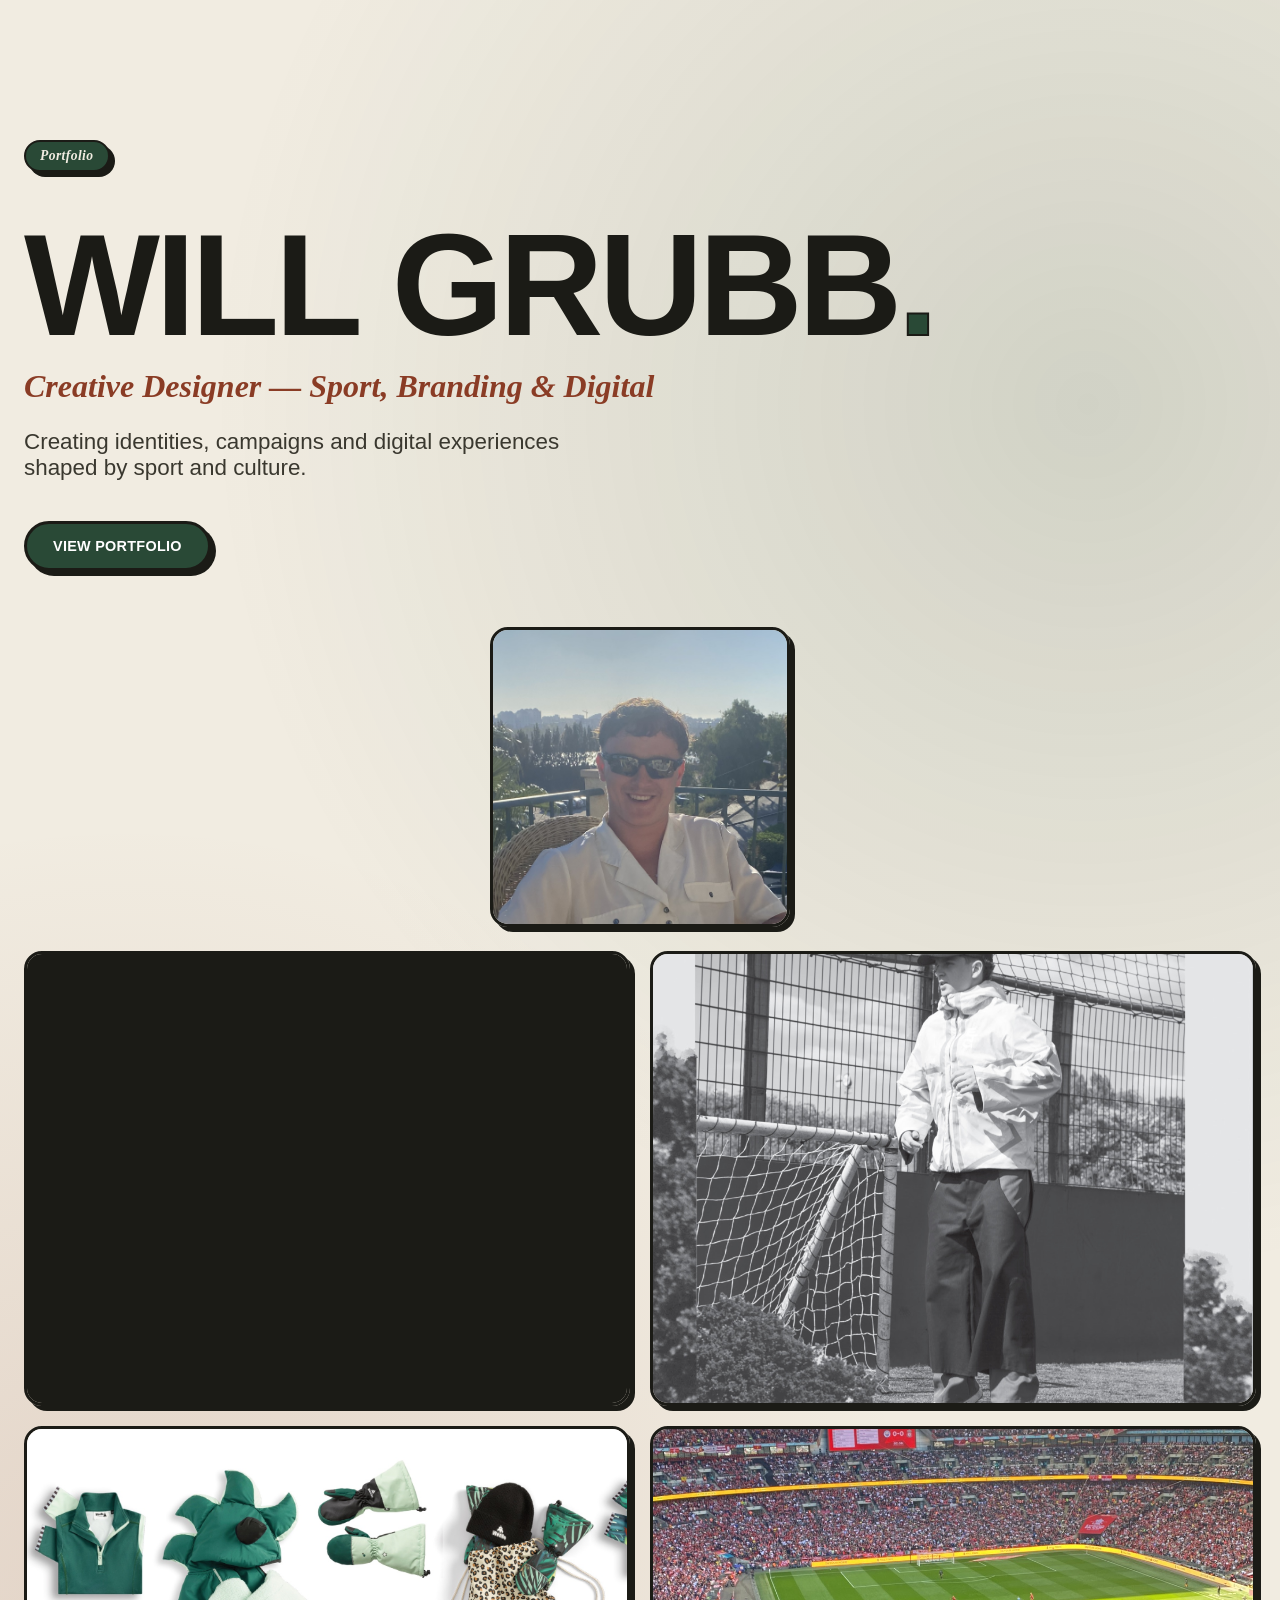
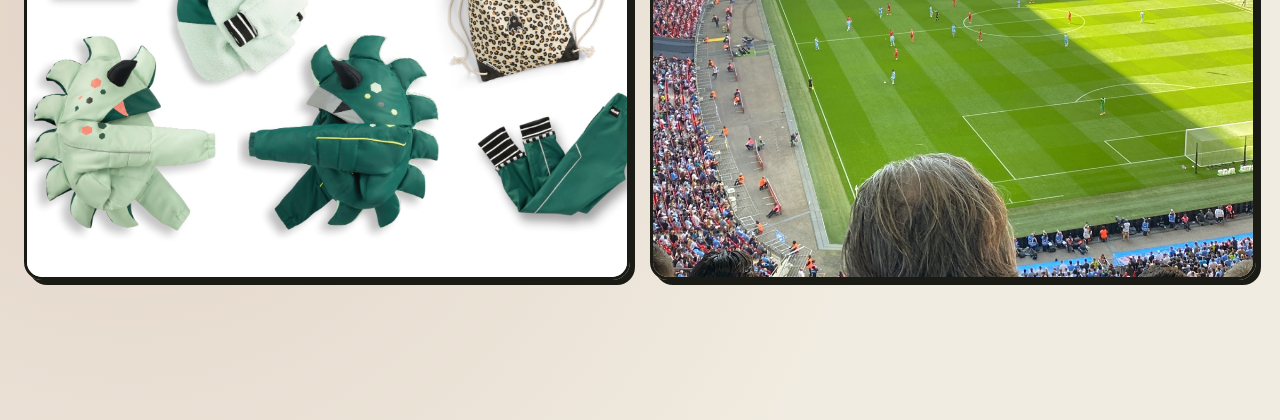
==== index.html @ 02b42c4e "pp redo" ====
<!DOCTYPE html>
<html lang="en">
<head>
<meta charset="UTF-8">
<meta name="viewport" content="width=device-width, initial-scale=1.0">
<title>Will Grubb — Creative Designer | Sport, Branding &amp; Storytelling</title>
<meta name="description" content="Will Grubb is a creative designer specialising in sports branding, visual storytelling and presentation design.">
<link rel="stylesheet" href="css/style.css">
</head>
<body>

<section class="splash">
  <div class="container splash-inner">
    <div class="splash-text">
      <span class="hero-tag">Portfolio</span>
      <h1 class="splash-name">Will Grubb<span>.</span></h1>
      <p class="splash-title">Creative Designer — Sport, Branding &amp; Digital</p>
      <p class="splash-tagline">Creating identities, campaigns and digital experiences shaped by sport and culture.</p>

      <div class="btn-row splash-cta">
        <a class="btn btn-primary" href="work.html">View Portfolio</a>
      </div>
    </div>

    <div class="splash-right">
      <img class="profile-pic" src="images/will-grubb-profile.jpg" alt="Portrait of Will Grubb">

      <div class="splash-thumbs" aria-label="Projects">
        <a class="splash-thumb" href="work.html#greenmile">
          <video src="videos/greenmile-find-your-line.mp4" autoplay muted loop playsinline></video>
          <span class="splash-thumb-label">Green Mile</span>
        </a>
        <a class="splash-thumb" href="work.html#playmakers">
          <img src="images/playmakers-gallery-1.jpg" alt="">
          <span class="splash-thumb-label">Playmakers</span>
        </a>
        <a class="splash-thumb" href="work.html#weedo">
          <img src="images/weedo-gallery-1.jpg" alt="">
          <span class="splash-thumb-label">Weedo</span>
        </a>
        <a class="splash-thumb" href="work.html#footballfandom">
          <img src="images/footballfandom-hero.jpg" alt="">
          <span class="splash-thumb-label">Football Fandom</span>
        </a>
      </div>
    </div>
  </div>
</section>

</body>
</html>
---- css/style.css ----
/* ===== Will Grubb — Fashion & Apparel Design Portfolio ===== */

:root {
  --ink: #1b1b16;
  --paper: #f1ece1;
  --white: #ffffff;
  --orange: #294936;
  --yellow: #b3924c;
  --blue: #8a3c25;
  --green: #294936;
  --gray: #6f6a5e;
  --ink-soft: #3a382f;
  --line: #1b1b16;
  --radius: 18px;
  --shadow-hard: 8px 8px 0 var(--ink);
  --shadow-hard-sm: 5px 5px 0 var(--ink);
}

* { box-sizing: border-box; }

html { scroll-behavior: smooth; }

body {
  margin: 0;
  font-family: "Helvetica Neue", Arial, sans-serif;
  background: var(--paper);
  color: var(--ink);
  -webkit-font-smoothing: antialiased;
}

a { color: inherit; text-decoration: none; }

img { max-width: 100%; display: block; }

.container {
  width: 100%;
  max-width: 1100px;
  margin: 0 auto;
  padding: 0 24px;
}

/* ===== Header / Nav ===== */

.site-header {
  position: sticky;
  top: 0;
  z-index: 50;
  background: var(--paper);
  border-bottom: 3px solid var(--ink);
}

.nav {
  display: flex;
  align-items: center;
  justify-content: space-between;
  padding: 18px 24px;
  max-width: 1100px;
  margin: 0 auto;
}

.logo {
  font-size: 1.5rem;
  font-weight: 900;
  letter-spacing: -0.02em;
  text-transform: uppercase;
  display: flex;
  align-items: center;
  gap: 10px;
}

.logo .dot {
  width: 14px;
  height: 14px;
  background: var(--orange);
  border-radius: 50%;
  border: 2px solid var(--ink);
  display: inline-block;
}

.nav-links {
  display: flex;
  gap: 6px;
  list-style: none;
  margin: 0;
  padding: 0;
}

.nav-links a {
  display: inline-block;
  padding: 8px 16px;
  font-weight: 700;
  text-transform: uppercase;
  font-size: 0.85rem;
  letter-spacing: 0.03em;
  border: 2px solid transparent;
  border-radius: 999px;
  transition: all 0.15s ease;
}

.nav-links a:hover {
  border-color: var(--ink);
  background: var(--yellow);
}

.nav-links a.active {
  background: var(--ink);
  color: var(--paper);
}

.nav-toggle {
  display: none;
  background: none;
  border: 2px solid var(--ink);
  border-radius: 10px;
  padding: 8px 10px;
  font-size: 1.2rem;
  cursor: pointer;
}

/* ===== Hero ===== */

.hero {
  padding: 90px 0 70px;
  position: relative;
  overflow: hidden;
  border-bottom: 3px solid var(--ink);
  background:
    radial-gradient(circle at 85% 20%, rgba(41,73,54,0.16), transparent 45%),
    radial-gradient(circle at 10% 80%, rgba(138,60,37,0.14), transparent 40%);
}

.hero-tag {
  display: inline-block;
  background: var(--green);
  color: var(--paper);
  border: 2px solid var(--ink);
  padding: 6px 14px;
  border-radius: 999px;
  font-family: Georgia, "Times New Roman", serif;
  font-style: italic;
  font-weight: 700;
  font-size: 0.85rem;
  letter-spacing: 0.03em;
  margin-bottom: 24px;
  box-shadow: var(--shadow-hard-sm);
}

.hero h1 {
  font-size: clamp(2.6rem, 7vw, 5rem);
  line-height: 0.98;
  margin: 0 0 20px;
  font-weight: 900;
  letter-spacing: -0.03em;
  text-transform: uppercase;
}

.hero h1 span {
  color: var(--orange);
  -webkit-text-stroke: 2px var(--ink);
}

.hero p {
  font-size: 1.15rem;
  max-width: 560px;
  color: var(--ink-soft);
  margin-bottom: 36px;
}

.btn-row {
  display: flex;
  gap: 16px;
  flex-wrap: wrap;
}

/* ===== Splash (opening page) ===== */

.splash {
  min-height: 100vh;
  display: flex;
  align-items: center;
  position: relative;
  overflow: hidden;
  background:
    radial-gradient(circle at 85% 20%, rgba(41,73,54,0.16), transparent 45%),
    radial-gradient(circle at 10% 80%, rgba(138,60,37,0.14), transparent 40%);
}

.splash-inner {
  display: flex;
  align-items: center;
  justify-content: space-between;
  gap: 56px;
  flex-wrap: wrap;
  max-width: 1800px;
  padding: 60px 24px;
}

.splash-text {
  flex: 1 1 480px;
}

.splash-right {
  display: flex;
  flex-direction: column;
  align-items: center;
  gap: 24px;
  flex: 0 1 1600px;
}

.profile-pic {
  width: min(300px, 30vw);
  aspect-ratio: 1 / 1;
  object-fit: cover;
  border: 3px solid var(--ink);
  border-radius: var(--radius);
  box-shadow: var(--shadow-hard-sm);
  transition: transform 0.15s ease, box-shadow 0.15s ease;
}

.profile-pic:hover {
  transform: translate(-2px, -2px);
  box-shadow: 7px 7px 0 var(--ink);
}

.splash-name {
  font-size: clamp(4rem, 12vw, 9rem);
  line-height: 0.92;
  margin: 24px 0 16px;
  font-weight: 900;
  letter-spacing: -0.03em;
  text-transform: uppercase;
}

.splash-name span {
  color: var(--orange);
  -webkit-text-stroke: 2px var(--ink);
}

.splash-title {
  font-family: Georgia, "Times New Roman", serif;
  font-style: italic;
  font-weight: 700;
  font-size: clamp(1.4rem, 3vw, 2rem);
  color: var(--blue);
  margin: 0 0 24px;
}

.splash-tagline {
  font-size: clamp(1.15rem, 2vw, 1.4rem);
  color: var(--ink-soft);
  max-width: 560px;
  margin: 0 0 40px;
}

.splash-cta {
  margin-bottom: 0;
}

.splash-thumbs {
  display: grid;
  grid-template-columns: repeat(4, minmax(0, 1fr));
  gap: 20px;
  width: min(1600px, 100%);
  margin: 0 auto;
}

.splash-thumb:nth-child(1) { grid-column: 1 / span 2; }
.splash-thumb:nth-child(2) { grid-column: 3 / span 2; }
.splash-thumb:nth-child(3) { grid-column: 1 / span 2; }
.splash-thumb:nth-child(4) { grid-column: 3 / span 2; }

.splash-thumb {
  position: relative;
  display: block;
  width: 100%;
  aspect-ratio: 4 / 3;
  border: 3px solid var(--ink);
  border-radius: var(--radius);
  overflow: hidden;
  box-shadow: var(--shadow-hard-sm);
  transition: transform 0.15s ease, box-shadow 0.15s ease;
}

.splash-thumb:hover,
.splash-thumb:focus-visible {
  transform: translate(-2px, -2px);
  box-shadow: 7px 7px 0 var(--ink);
}

.splash-thumb img {
  width: 100%;
  height: 100%;
  object-fit: cover;
}

.splash-thumb video {
  width: 100%;
  height: 100%;
  object-fit: contain;
  background: var(--ink);
}

.splash-thumb-label {
  position: absolute;
  inset: 0;
  display: flex;
  align-items: center;
  justify-content: center;
  text-align: center;
  padding: 8px;
  background: rgba(27, 27, 22, 0.8);
  color: var(--paper);
  font-weight: 800;
  text-transform: uppercase;
  letter-spacing: 0.02em;
  font-size: 0.95rem;
  opacity: 0;
  transition: opacity 0.15s ease;
}

.splash-thumb:hover .splash-thumb-label,
.splash-thumb:focus-visible .splash-thumb-label {
  opacity: 1;
}

.btn {
  display: inline-flex;
  align-items: center;
  gap: 8px;
  padding: 14px 26px;
  border-radius: 999px;
  border: 3px solid var(--ink);
  font-weight: 800;
  text-transform: uppercase;
  font-size: 0.9rem;
  letter-spacing: 0.02em;
  cursor: pointer;
  box-shadow: var(--shadow-hard-sm);
  transition: transform 0.12s ease, box-shadow 0.12s ease;
}

.btn:hover {
  transform: translate(-2px, -2px);
  box-shadow: 7px 7px 0 var(--ink);
}

.btn:active {
  transform: translate(2px, 2px);
  box-shadow: 2px 2px 0 var(--ink);
}

.btn-primary { background: var(--orange); color: var(--white); }

/* ===== Section basics ===== */

section { padding: 80px 0; }

.section-alt { background: var(--white); border-top: 3px solid var(--ink); border-bottom: 3px solid var(--ink); }

.kicker {
  font-family: Georgia, "Times New Roman", serif;
  font-style: italic;
  font-weight: 700;
  letter-spacing: 0.02em;
  font-size: 1rem;
  color: var(--blue);
  margin-bottom: 10px;
}

.section-title {
  font-size: clamp(1.8rem, 4vw, 2.8rem);
  font-weight: 900;
  text-transform: uppercase;
  letter-spacing: -0.02em;
  margin: 0 0 40px;
}

/* ===== Project blocks (parallax) ===== */

.project-block {
  padding: 0 0 70px;
}

.project-block .container {
  padding-top: 44px;
}

.project-intro {
  max-width: 700px;
  color: var(--ink-soft);
  font-size: 1.05rem;
  margin: 0 0 32px;
}

/* ===== Challenge / Solution / Outcome triptych ===== */

.about-details {
  margin: 0 0 32px;
}

.about-toggle {
  cursor: pointer;
  list-style: none;
  width: fit-content;
  user-select: none;
}

.about-toggle::-webkit-details-marker { display: none; }
.about-toggle::marker { content: ""; }

.about-toggle::after {
  content: "+";
  margin-left: 2px;
  font-weight: 900;
}

.about-details[open] .about-toggle {
  margin-bottom: 20px;
}

.about-details[open] .about-toggle::after {
  content: "\2013";
}

.about-details .challenge-grid {
  margin: 0;
}

.challenge-grid {
  display: grid;
  grid-template-columns: repeat(3, 1fr);
  gap: 20px;
  margin: 0 0 32px;
}

.challenge-item {
  background: var(--white);
  border: 3px solid var(--ink);
  border-top: 7px solid var(--ink);
  border-radius: var(--radius);
  box-shadow: var(--shadow-hard-sm);
  padding: 22px 20px;
}

.challenge-item.challenge-challenge { border-top-color: var(--blue); }
.challenge-item.challenge-solution { border-top-color: var(--yellow); }
.challenge-item.challenge-outcome { border-top-color: var(--green); }

.challenge-label {
  font-family: Georgia, "Times New Roman", serif;
  font-style: italic;
  font-weight: 700;
  text-transform: uppercase;
  letter-spacing: 0.03em;
  font-size: 0.85rem;
  color: var(--ink);
  margin: 0 0 10px;
}

.challenge-item p {
  margin: 0;
  color: var(--ink-soft);
  font-size: 0.98rem;
  line-height: 1.5;
}

.challenge-item p + p {
  margin-top: 10px;
}

@media (max-width: 640px) {
  .challenge-grid { grid-template-columns: 1fr; }
}

.parallax-frame {
  position: relative;
  overflow: hidden;
  height: 60vh;
  max-width: 1100px;
  margin: 0 auto 18px;
  border: 3px solid var(--ink);
  border-radius: var(--radius);
  box-shadow: var(--shadow-hard);
  background: var(--white);
}

.parallax-frame img {
  position: absolute;
  top: -12%;
  left: 0;
  width: 100%;
  height: 124%;
  object-fit: cover;
  object-position: top center;
  will-change: transform;
}

.parallax-frame-wide {
  max-width: none;
  width: 100%;
  height: 72vh;
  margin: 0 0 0;
  border-left: none;
  border-right: none;
  border-radius: 0;
  box-shadow: none;
}

.parallax-frame-compact {
  width: 340px;
  max-width: 80%;
  height: auto;
  aspect-ratio: 165 / 189;
  margin: 48px auto 0;
  background: var(--white);
  padding: 18px;
}

.parallax-frame-compact img {
  position: static;
  width: 100%;
  height: 100%;
  object-fit: contain;
  object-position: center;
}

/* ===== Horizontal image gallery (within a single project section) ===== */

.gallery-frame { position: relative; overflow: hidden; }

.gallery-track {
  display: flex;
  height: 100%;
  overflow-x: auto;
  overflow-y: hidden;
  -webkit-overflow-scrolling: touch;
}

.gallery-track img,
.gallery-track video {
  position: static;
  flex: none;
  width: auto;
  max-width: none;
  height: 100%;
  object-fit: cover;
  object-position: center;
}

.gallery-slide {
  flex: none;
  width: auto;
  height: 100%;
  display: flex;
  align-items: center;
  justify-content: center;
  background: var(--paper);
}

.gallery-track-clone {
  display: flex;
  flex: none;
  height: 100%;
}

.gallery-track .gallery-slide img,
.gallery-track .gallery-slide video {
  flex: none;
  width: auto;
  max-width: none;
  height: 100%;
  object-fit: contain;
}

.gallery-track::-webkit-scrollbar { height: 8px; }
.gallery-track::-webkit-scrollbar-track { background: rgba(0,0,0,0.08); }
.gallery-track::-webkit-scrollbar-thumb { background: var(--ink); border-radius: 999px; }

.gallery-hint {
  position: absolute;
  right: 20px;
  bottom: 20px;
  background: var(--ink);
  color: var(--paper);
  font-weight: 800;
  text-transform: uppercase;
  font-size: 0.75rem;
  letter-spacing: 0.03em;
  padding: 6px 14px;
  border-radius: 999px;
  pointer-events: none;
}

.pdf-links {
  display: flex;
  gap: 14px;
  flex-wrap: wrap;
  margin-top: 8px;
}

.btn-outline {
  background: transparent;
  color: var(--ink);
}

@media (max-width: 640px) {
  .parallax-frame { height: 46vh; }
  .parallax-frame-wide { height: 42vh; }
}

/* ===== Contact page ===== */

.contact-info-card {
  background: var(--ink);
  color: var(--paper);
  border-radius: var(--radius);
  padding: 36px;
  border: 3px solid var(--ink);
}

.contact-info-card h3 {
  text-transform: uppercase;
  font-weight: 900;
  font-size: 1.3rem;
  margin-top: 0;
}

.contact-row {
  display: flex;
  align-items: center;
  gap: 14px;
  padding: 14px 0;
  border-bottom: 1px solid rgba(241,236,225,0.25);
}

.contact-row:last-child { border-bottom: none; }

.contact-row .icon {
  width: 40px;
  height: 40px;
  border-radius: 50%;
  background: var(--orange);
  display: flex;
  align-items: center;
  justify-content: center;
  font-weight: 900;
  flex-shrink: 0;
}

.social-row {
  display: flex;
  gap: 12px;
  margin-top: 24px;
}

.social-row a {
  width: 44px;
  height: 44px;
  border: 2px solid var(--paper);
  border-radius: 50%;
  display: flex;
  align-items: center;
  justify-content: center;
  font-weight: 800;
  transition: background 0.15s ease;
}

.social-row a:hover { background: var(--orange); border-color: var(--ink); }

/* ===== Footer ===== */

.site-footer {
  border-top: 3px solid var(--ink);
  padding: 40px 0;
  background: var(--ink);
  color: var(--paper);
}

.footer-inner {
  display: flex;
  justify-content: space-between;
  align-items: center;
  flex-wrap: wrap;
  gap: 16px;
}

.footer-inner p { margin: 0; font-size: 0.9rem; opacity: 0.8; }

.back-to-top {
  border: 2px solid var(--paper);
  border-radius: 999px;
  padding: 8px 18px;
  font-weight: 800;
  text-transform: uppercase;
  font-size: 0.8rem;
}

/* ===== Booklet flipbook viewer ===== */

.booklet-modal {
  position: fixed;
  inset: 0;
  z-index: 300;
  background: rgba(20, 19, 15, 0.94);
  display: none;
  align-items: center;
  justify-content: center;
  padding: 40px 20px;
}

.booklet-modal.open { display: flex; }

.booklet-stage {
  position: relative;
  height: min(72vh, 760px);
  width: auto;
  /* Fallback until JS measures the first loaded page and sets the real
     spread ratio inline — avoids a 0-size flash, kept close to a typical
     A4-ish spread so the box doesn't jump much once corrected. */
  aspect-ratio: 1846 / 1310;
  perspective: 2200px;
}

.leaf-under,
.flip-leaf {
  position: absolute;
  top: 0;
  width: 50%;
  height: 100%;
}

.leaf-under-left, .flip-leaf-left { left: 0; }
.leaf-under-right, .flip-leaf-right { right: 0; }

.leaf-under {
  z-index: 1;
  background: var(--white);
  overflow: hidden;
  box-shadow: 0 25px 70px rgba(0,0,0,0.4);
  border-radius: 4px;
}

.leaf-under img {
  width: 100%;
  height: 100%;
  object-fit: contain;
  display: block;
  background: var(--white);
  pointer-events: none;
}

.flip-face img,
.leaf-under img {
  opacity: 0;
  transition: opacity 0.18s ease;
}

.flip-face img.is-ready,
.leaf-under img.is-ready {
  opacity: 1;
}

.flip-leaf {
  z-index: 2;
  transform-style: preserve-3d;
  will-change: transform;
  transition: transform 0.55s cubic-bezier(0.3, 0, 0.2, 1);
  cursor: pointer;
}

.flip-leaf.no-transition { transition: none; }

.flip-leaf-left { transform-origin: right center; }
.flip-leaf-right { transform-origin: left center; }

.flip-leaf.flipping { z-index: 6; }

.flip-face {
  position: absolute;
  inset: 0;
  backface-visibility: hidden;
  overflow: hidden;
  background: var(--white);
  border-radius: 4px;
  box-shadow: 0 25px 70px rgba(0,0,0,0.55);
}

.flip-face img {
  width: 100%;
  height: 100%;
  object-fit: contain;
  display: block;
  background: var(--white);
  pointer-events: none;
}

.flip-front { transform: rotateY(0deg); }
.flip-back { transform: rotateY(180deg); }

.flip-leaf::before {
  content: "";
  position: absolute;
  inset: 0;
  z-index: 10;
  pointer-events: none;
  opacity: 0;
  background: rgba(0,0,0,0.45);
}

.flip-leaf.flipping::before {
  animation: bookletShade 0.55s ease-in-out;
}

@keyframes bookletShade {
  0% { opacity: 0; }
  55% { opacity: 1; }
  100% { opacity: 0; }
}

.booklet-gutter {
  position: absolute;
  top: 0;
  left: 50%;
  width: 30px;
  margin-left: -15px;
  height: 100%;
  z-index: 3;
  pointer-events: none;
  background: linear-gradient(to right, rgba(0,0,0,0.2), transparent 45%, transparent 55%, rgba(0,0,0,0.2));
}

.leaf-hidden { visibility: hidden; }

.booklet-nav {
  position: absolute;
  top: 50%;
  transform: translateY(-50%);
  background: var(--paper);
  color: var(--ink);
  border: 3px solid var(--paper);
  width: 52px;
  height: 52px;
  border-radius: 50%;
  font-size: 1.6rem;
  line-height: 1;
  cursor: pointer;
  display: flex;
  align-items: center;
  justify-content: center;
  z-index: 5;
}

.booklet-nav:disabled { opacity: 0.3; cursor: default; }

.booklet-prev { left: -20px; }
.booklet-next { right: -20px; }

.booklet-close {
  position: absolute;
  top: 22px;
  right: 22px;
  background: none;
  border: 2px solid var(--paper);
  color: var(--paper);
  width: 40px;
  height: 40px;
  border-radius: 50%;
  font-size: 1.3rem;
  line-height: 1;
  cursor: pointer;
  z-index: 5;
}

.booklet-counter {
  position: absolute;
  bottom: -36px;
  left: 50%;
  transform: translateX(-50%);
  color: var(--paper);
  font-weight: 800;
  font-size: 0.8rem;
  letter-spacing: 0.05em;
  text-transform: uppercase;
}

@media (max-width: 640px) {
  .booklet-stage { height: auto; width: 92vw; }
  .booklet-prev { left: 6px; }
  .booklet-next { right: 6px; }
  .booklet-nav { width: 42px; height: 42px; font-size: 1.3rem; }
}

@media (prefers-reduced-motion: reduce) {
  .flip-leaf { transition-duration: 0.01s; }
  .flip-face img, .leaf-under img { transition: none; }
}

/* ===== Horizontal sliding PDF viewer ===== */

.slider-modal {
  position: fixed;
  inset: 0;
  z-index: 300;
  background: #000000;
  display: none;
  align-items: center;
  justify-content: center;
}

.slider-modal.open { display: flex; }

.slider-track {
  display: flex;
  width: 100%;
  height: 100%;
  overflow-x: auto;
  scroll-snap-type: x mandatory;
  scroll-behavior: smooth;
  -webkit-overflow-scrolling: touch;
}

.slider-track::-webkit-scrollbar { display: none; }

.slider-slide {
  flex: 0 0 100%;
  width: 100%;
  height: 100%;
  scroll-snap-align: start;
  display: flex;
  align-items: center;
  justify-content: center;
  padding: 60px 90px;
}

.slider-slide img {
  max-width: 100%;
  max-height: 100%;
  object-fit: contain;
  display: block;
  box-shadow: 0 30px 90px rgba(0,0,0,0.7);
}

.slider-nav {
  position: absolute;
  top: 50%;
  transform: translateY(-50%);
  background: rgba(255,255,255,0.1);
  color: var(--paper);
  border: 2px solid rgba(255,255,255,0.3);
  width: 54px;
  height: 54px;
  border-radius: 50%;
  font-size: 1.6rem;
  line-height: 1;
  cursor: pointer;
  display: flex;
  align-items: center;
  justify-content: center;
  z-index: 5;
  transition: background 0.15s ease;
}

.slider-nav:hover { background: rgba(255,255,255,0.2); }
.slider-nav:disabled { opacity: 0.25; cursor: default; }
.slider-nav:disabled:hover { background: rgba(255,255,255,0.1); }

.slider-prev { left: 24px; }
.slider-next { right: 24px; }

.slider-close {
  position: absolute;
  top: 22px;
  right: 22px;
  background: none;
  border: 2px solid rgba(255,255,255,0.4);
  color: var(--paper);
  width: 42px;
  height: 42px;
  border-radius: 50%;
  font-size: 1.3rem;
  line-height: 1;
  cursor: pointer;
  z-index: 6;
}

.slider-counter {
  position: absolute;
  bottom: 24px;
  left: 50%;
  transform: translateX(-50%);
  color: var(--paper);
  font-weight: 800;
  font-size: 0.8rem;
  letter-spacing: 0.05em;
  text-transform: uppercase;
  z-index: 5;
}

@media (max-width: 640px) {
  .slider-slide { padding: 30px 20px; }
  .slider-prev { left: 8px; }
  .slider-next { right: 8px; }
  .slider-nav { width: 42px; height: 42px; font-size: 1.3rem; }
}

/* ---- Vertical orientation variant ---- */

.slider-modal.slider-vertical .slider-track {
  flex-direction: column;
  overflow-x: hidden;
  overflow-y: auto;
  scroll-snap-type: y mandatory;
}

.slider-modal.slider-vertical .slider-slide {
  padding: 90px 60px;
}

.slider-modal.slider-vertical .slider-prev {
  top: 24px;
  left: 50%;
  right: auto;
  bottom: auto;
  transform: translateX(-50%) rotate(90deg);
}

.slider-modal.slider-vertical .slider-next {
  bottom: 24px;
  top: auto;
  left: 50%;
  right: auto;
  transform: translateX(-50%) rotate(90deg);
}

.slider-modal.slider-vertical .slider-counter {
  bottom: auto;
  top: 22px;
  left: 22px;
  transform: none;
}

@media (max-width: 640px) {
  .slider-modal.slider-vertical .slider-slide { padding: 20px 16px; }
  .slider-modal.slider-vertical .slider-prev { top: 8px; }
  .slider-modal.slider-vertical .slider-next { bottom: 8px; }
}

/* ===== Utilities ===== */

.text-center { text-align: center; }
.mt-40 { margin-top: 40px; }
.mb-0 { margin-bottom: 0; }

/* ===== Responsive ===== */

@media (max-width: 640px) {
  .nav-links {
    position: absolute;
    top: 100%;
    left: 0;
    right: 0;
    background: var(--paper);
    flex-direction: column;
    border-bottom: 3px solid var(--ink);
    padding: 12px;
    display: none;
  }
  .nav-links.open { display: flex; }
  .nav-links a { text-align: center; }
  .nav-toggle { display: block; }
}
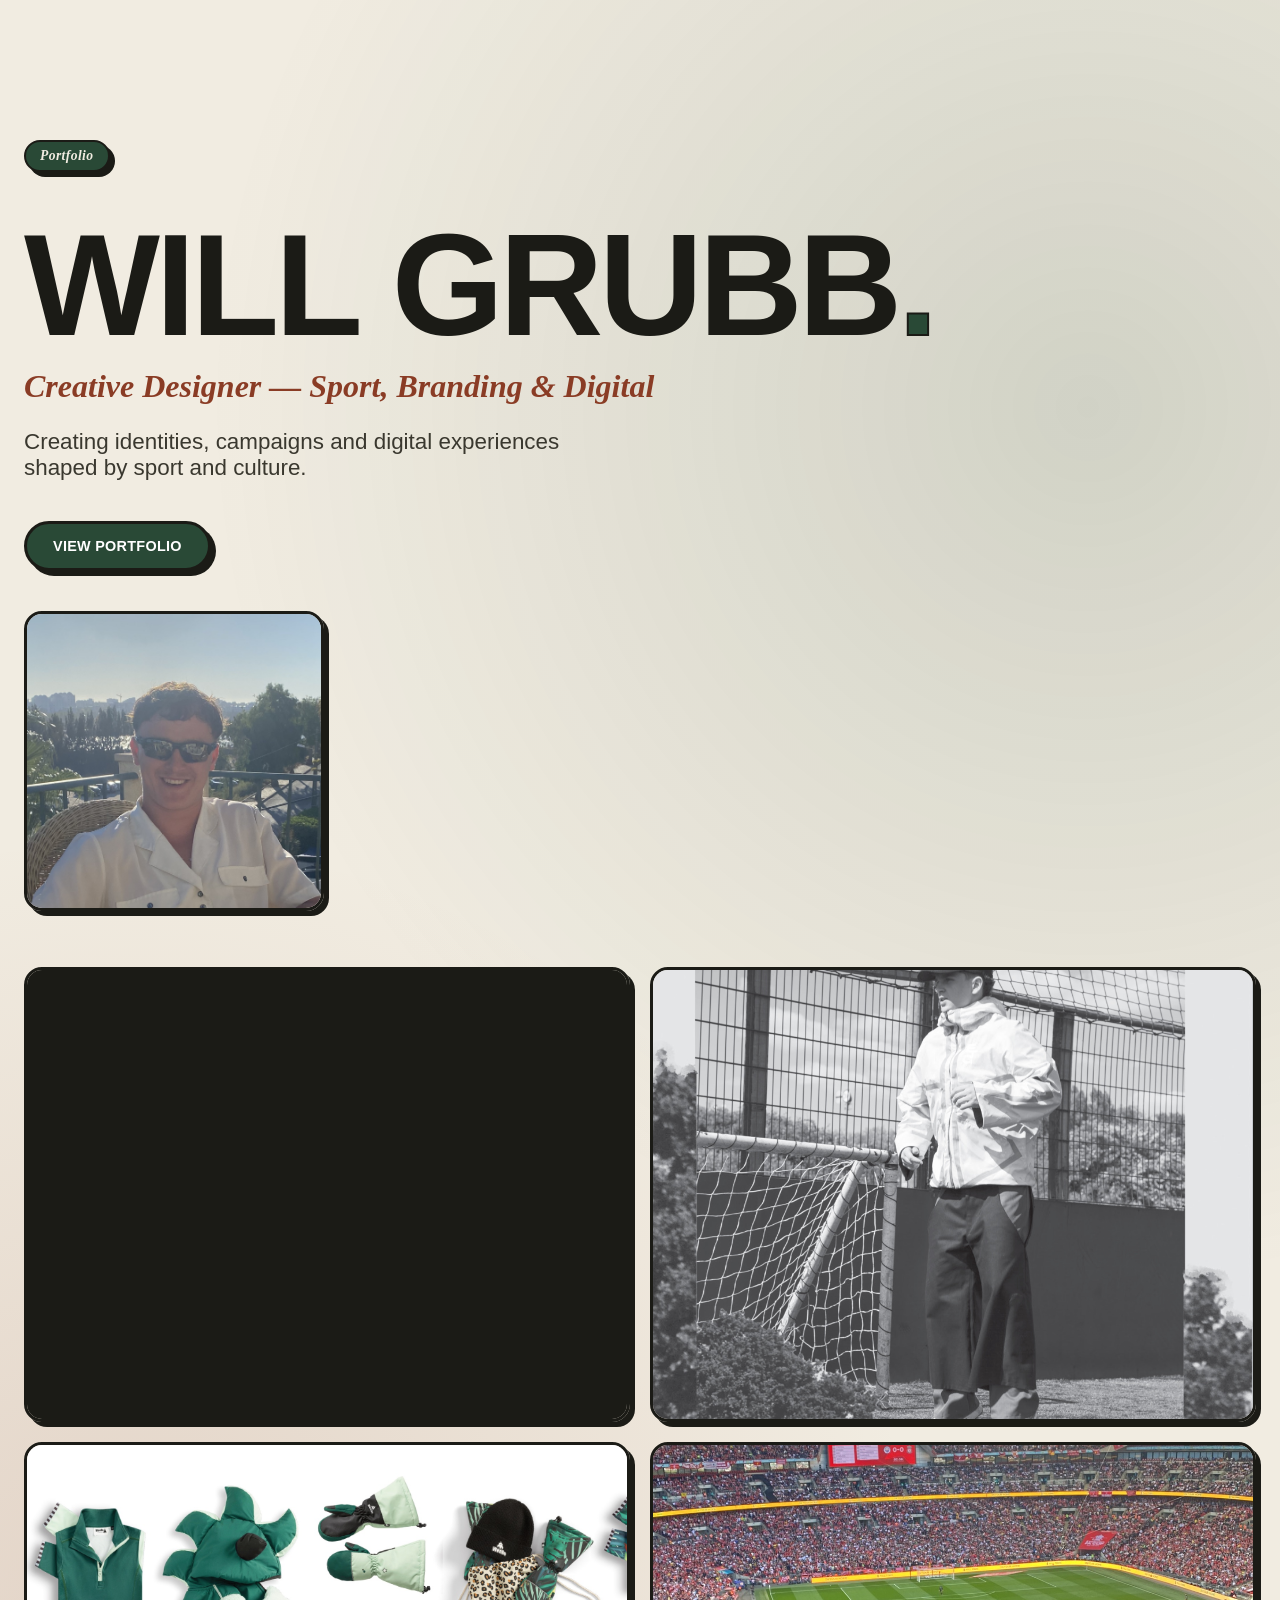
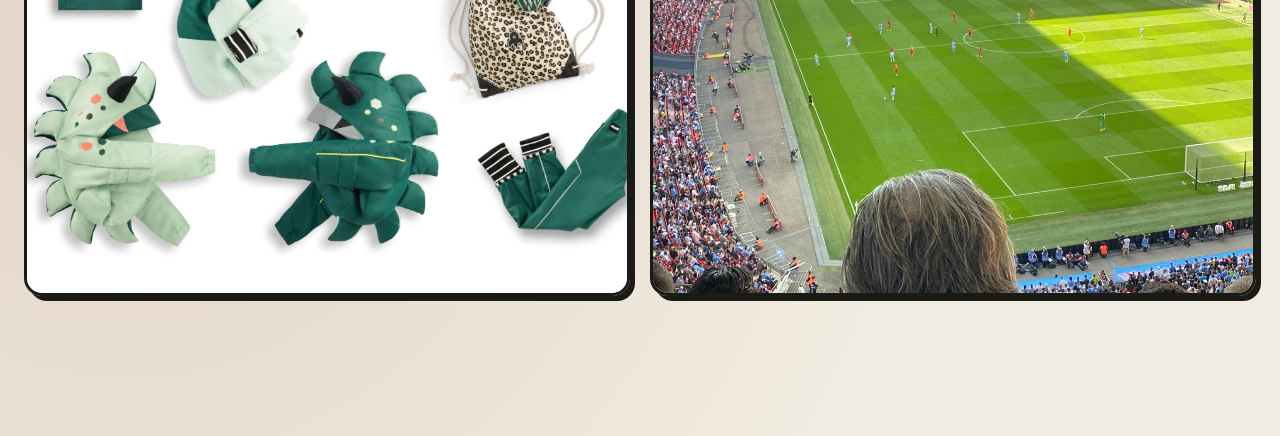
==== commit 351545fb: "pp update" ====
--- a/index.html
+++ b/index.html
@@ -20,29 +20,27 @@
       <div class="btn-row splash-cta">
         <a class="btn btn-primary" href="work.html">View Portfolio</a>
       </div>
+
+      <img class="profile-pic" src="images/will-grubb-profile.jpg" alt="Portrait of Will Grubb">
     </div>
 
-    <div class="splash-right">
-      <img class="profile-pic" src="images/will-grubb-profile.jpg" alt="Portrait of Will Grubb">
-
-      <div class="splash-thumbs" aria-label="Projects">
-        <a class="splash-thumb" href="work.html#greenmile">
-          <video src="videos/greenmile-find-your-line.mp4" autoplay muted loop playsinline></video>
-          <span class="splash-thumb-label">Green Mile</span>
-        </a>
-        <a class="splash-thumb" href="work.html#playmakers">
-          <img src="images/playmakers-gallery-1.jpg" alt="">
-          <span class="splash-thumb-label">Playmakers</span>
-        </a>
-        <a class="splash-thumb" href="work.html#weedo">
-          <img src="images/weedo-gallery-1.jpg" alt="">
-          <span class="splash-thumb-label">Weedo</span>
-        </a>
-        <a class="splash-thumb" href="work.html#footballfandom">
-          <img src="images/footballfandom-hero.jpg" alt="">
-          <span class="splash-thumb-label">Football Fandom</span>
-        </a>
-      </div>
+    <div class="splash-thumbs" aria-label="Projects">
+      <a class="splash-thumb" href="work.html#greenmile">
+        <video src="videos/greenmile-find-your-line.mp4" autoplay muted loop playsinline></video>
+        <span class="splash-thumb-label">Green Mile</span>
+      </a>
+      <a class="splash-thumb" href="work.html#playmakers">
+        <img src="images/playmakers-gallery-1.jpg" alt="">
+        <span class="splash-thumb-label">Playmakers</span>
+      </a>
+      <a class="splash-thumb" href="work.html#weedo">
+        <img src="images/weedo-gallery-1.jpg" alt="">
+        <span class="splash-thumb-label">Weedo</span>
+      </a>
+      <a class="splash-thumb" href="work.html#footballfandom">
+        <img src="images/footballfandom-hero.jpg" alt="">
+        <span class="splash-thumb-label">Football Fandom</span>
+      </a>
     </div>
   </div>
 </section>
--- a/css/style.css
+++ b/css/style.css
@@ -199,14 +199,6 @@
   flex: 1 1 480px;
 }
 
-.splash-right {
-  display: flex;
-  flex-direction: column;
-  align-items: center;
-  gap: 24px;
-  flex: 0 1 1600px;
-}
-
 .profile-pic {
   width: min(300px, 30vw);
   aspect-ratio: 1 / 1;
@@ -214,6 +206,7 @@
   border: 3px solid var(--ink);
   border-radius: var(--radius);
   box-shadow: var(--shadow-hard-sm);
+  margin-top: 40px;
   transition: transform 0.15s ease, box-shadow 0.15s ease;
 }
 
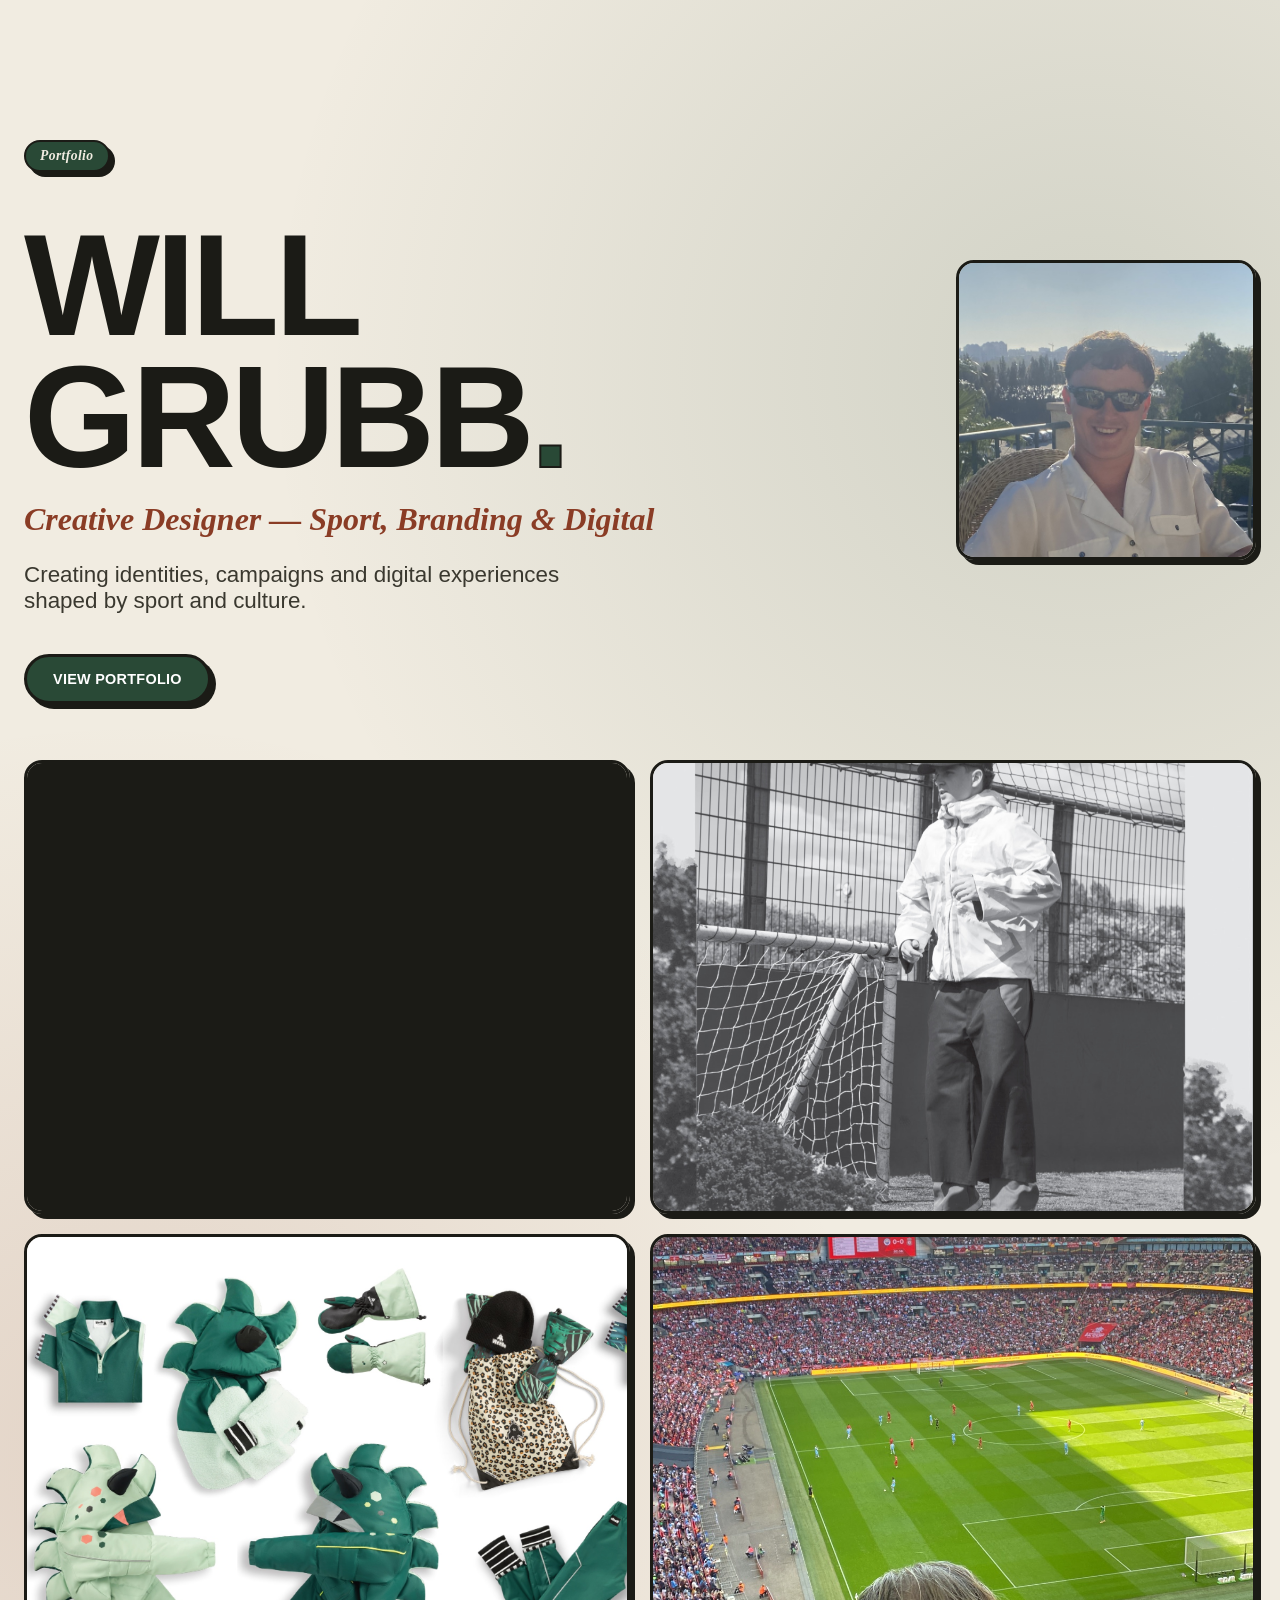
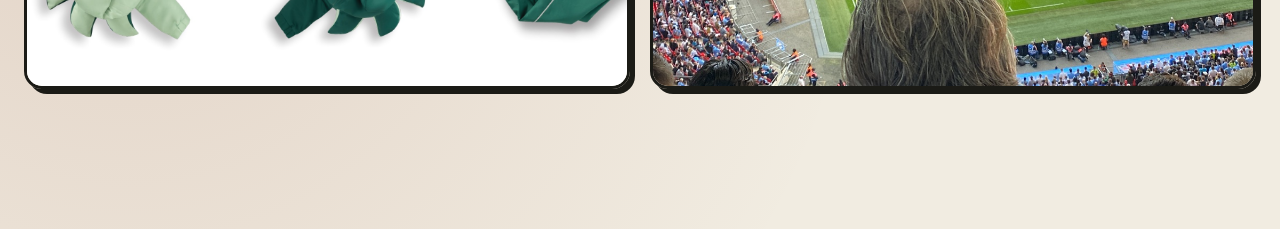
==== commit f6ff5141: "pp update" ====
--- a/index.html
+++ b/index.html
@@ -20,9 +20,9 @@
       <div class="btn-row splash-cta">
         <a class="btn btn-primary" href="work.html">View Portfolio</a>
       </div>
+    </div>
 
-      <img class="profile-pic" src="images/will-grubb-profile.jpg" alt="Portrait of Will Grubb">
-    </div>
+    <img class="profile-pic splash-profile-pic" src="images/will-grubb-profile.jpg" alt="Portrait of Will Grubb">
 
     <div class="splash-thumbs" aria-label="Projects">
       <a class="splash-thumb" href="work.html#greenmile">
--- a/css/style.css
+++ b/css/style.css
@@ -186,6 +186,7 @@
 }
 
 .splash-inner {
+  position: relative;
   display: flex;
   align-items: center;
   justify-content: space-between;
@@ -208,6 +209,20 @@
   box-shadow: var(--shadow-hard-sm);
   margin-top: 40px;
   transition: transform 0.15s ease, box-shadow 0.15s ease;
+}
+
+.splash-profile-pic {
+  position: absolute;
+  top: 139px;
+  right: 24px;
+  margin-top: 0;
+}
+
+@media (max-width: 1400px) {
+  .splash-profile-pic {
+    position: static;
+    margin: 0 auto 24px;
+  }
 }
 
 .profile-pic:hover {
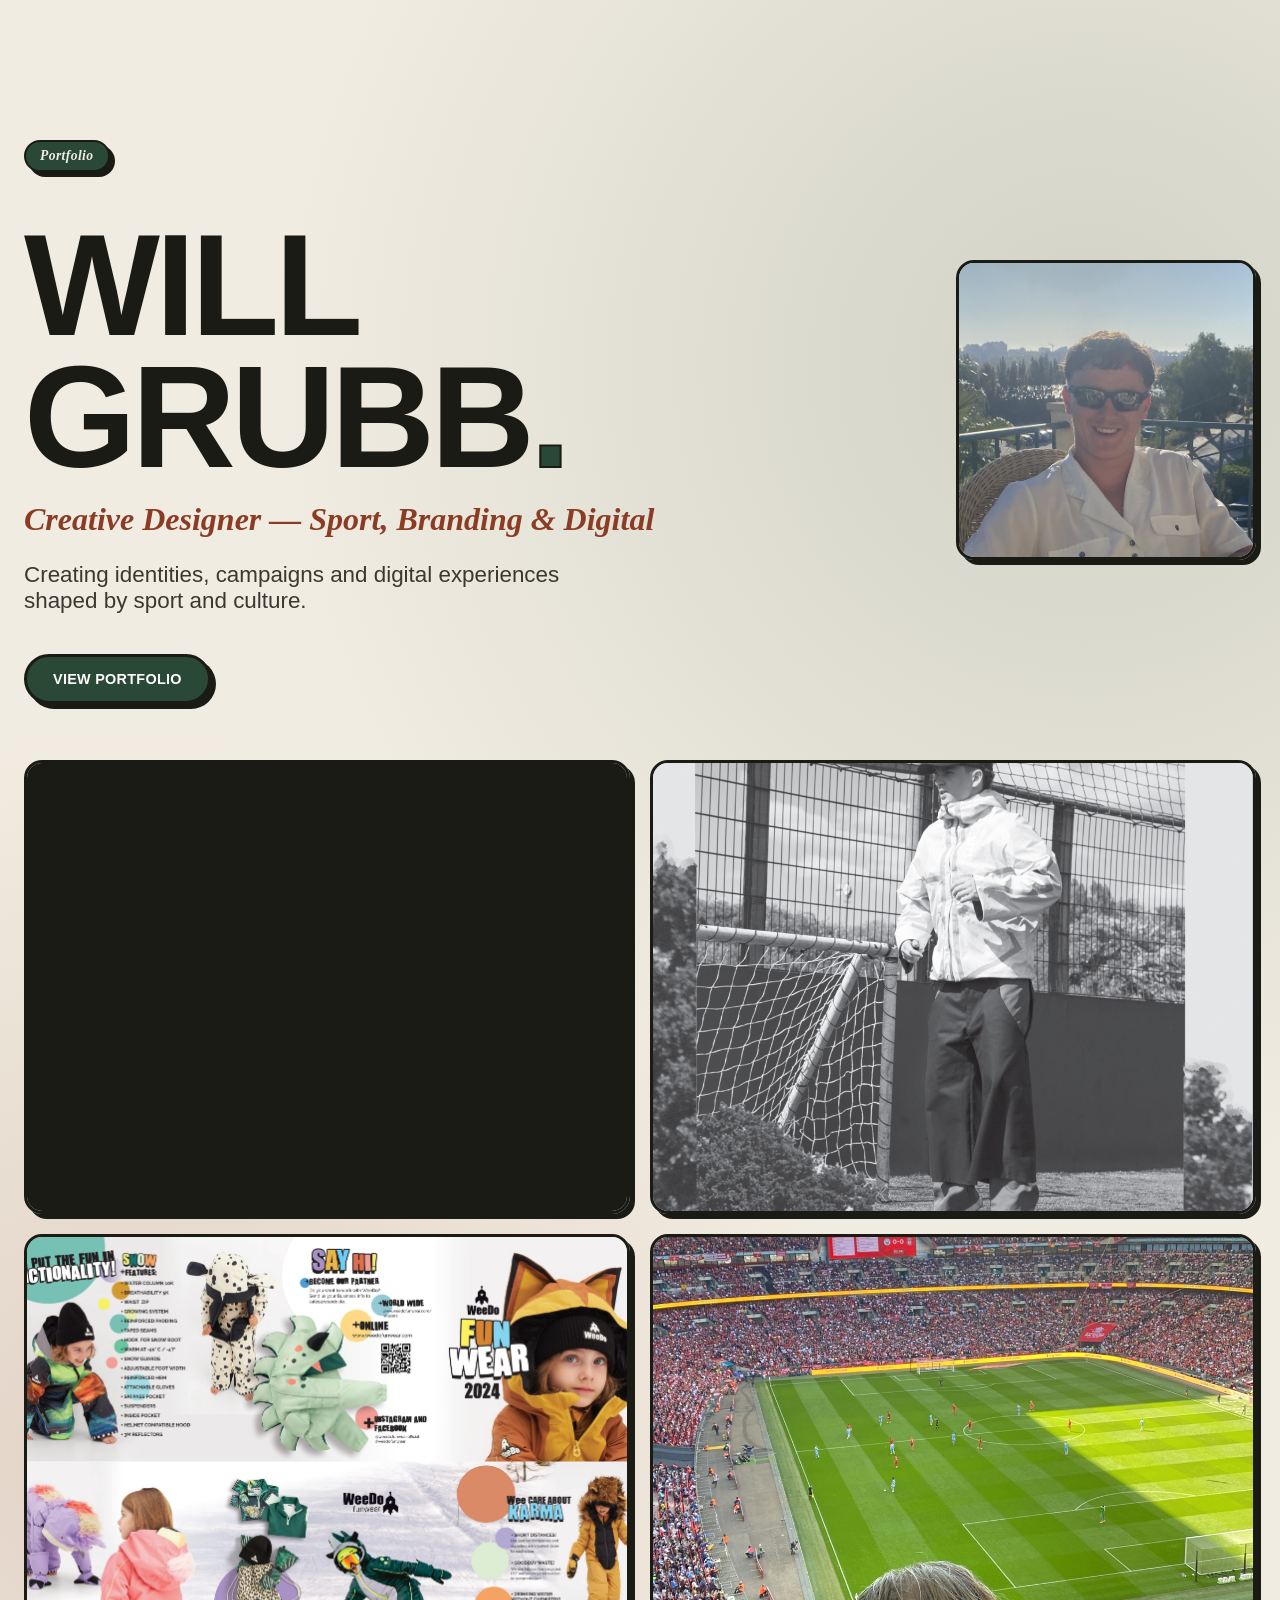
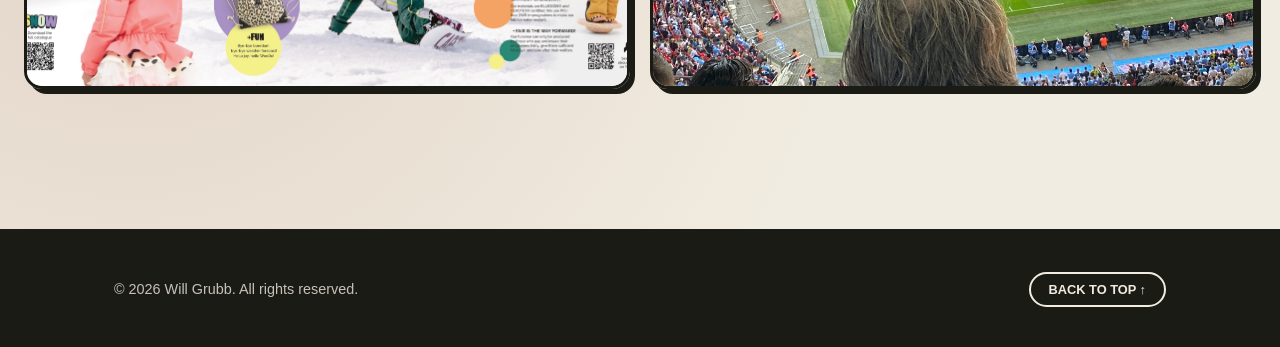
==== commit 7a9b5aa0: "chnages" ====
--- a/index.html
+++ b/index.html
@@ -34,7 +34,7 @@
         <span class="splash-thumb-label">Playmakers</span>
       </a>
       <a class="splash-thumb" href="work.html#weedo">
-        <img src="images/weedo-gallery-1.jpg" alt="">
+        <img src="images/weedo-gallery-flyer.jpg" alt="">
         <span class="splash-thumb-label">Weedo</span>
       </a>
       <a class="splash-thumb" href="work.html#footballfandom">
@@ -45,5 +45,12 @@
   </div>
 </section>
 
+<footer class="site-footer">
+  <div class="container footer-inner">
+    <p>&copy; 2026 Will Grubb. All rights reserved.</p>
+    <a href="#top" class="back-to-top">Back to top ↑</a>
+  </div>
+</footer>
+
 </body>
 </html>
--- a/css/style.css
+++ b/css/style.css
@@ -268,7 +268,7 @@
   display: grid;
   grid-template-columns: repeat(4, minmax(0, 1fr));
   gap: 20px;
-  width: min(1600px, 100%);
+  width: min(1300px, 100%);
   margin: 0 auto;
 }
 
@@ -553,6 +553,16 @@
   height: 100%;
   object-fit: cover;
   object-position: center;
+}
+
+.gallery-track iframe {
+  position: static;
+  flex: none;
+  width: auto;
+  max-width: none;
+  height: 100%;
+  aspect-ratio: 1680 / 1140;
+  border: none;
 }
 
 .gallery-slide {
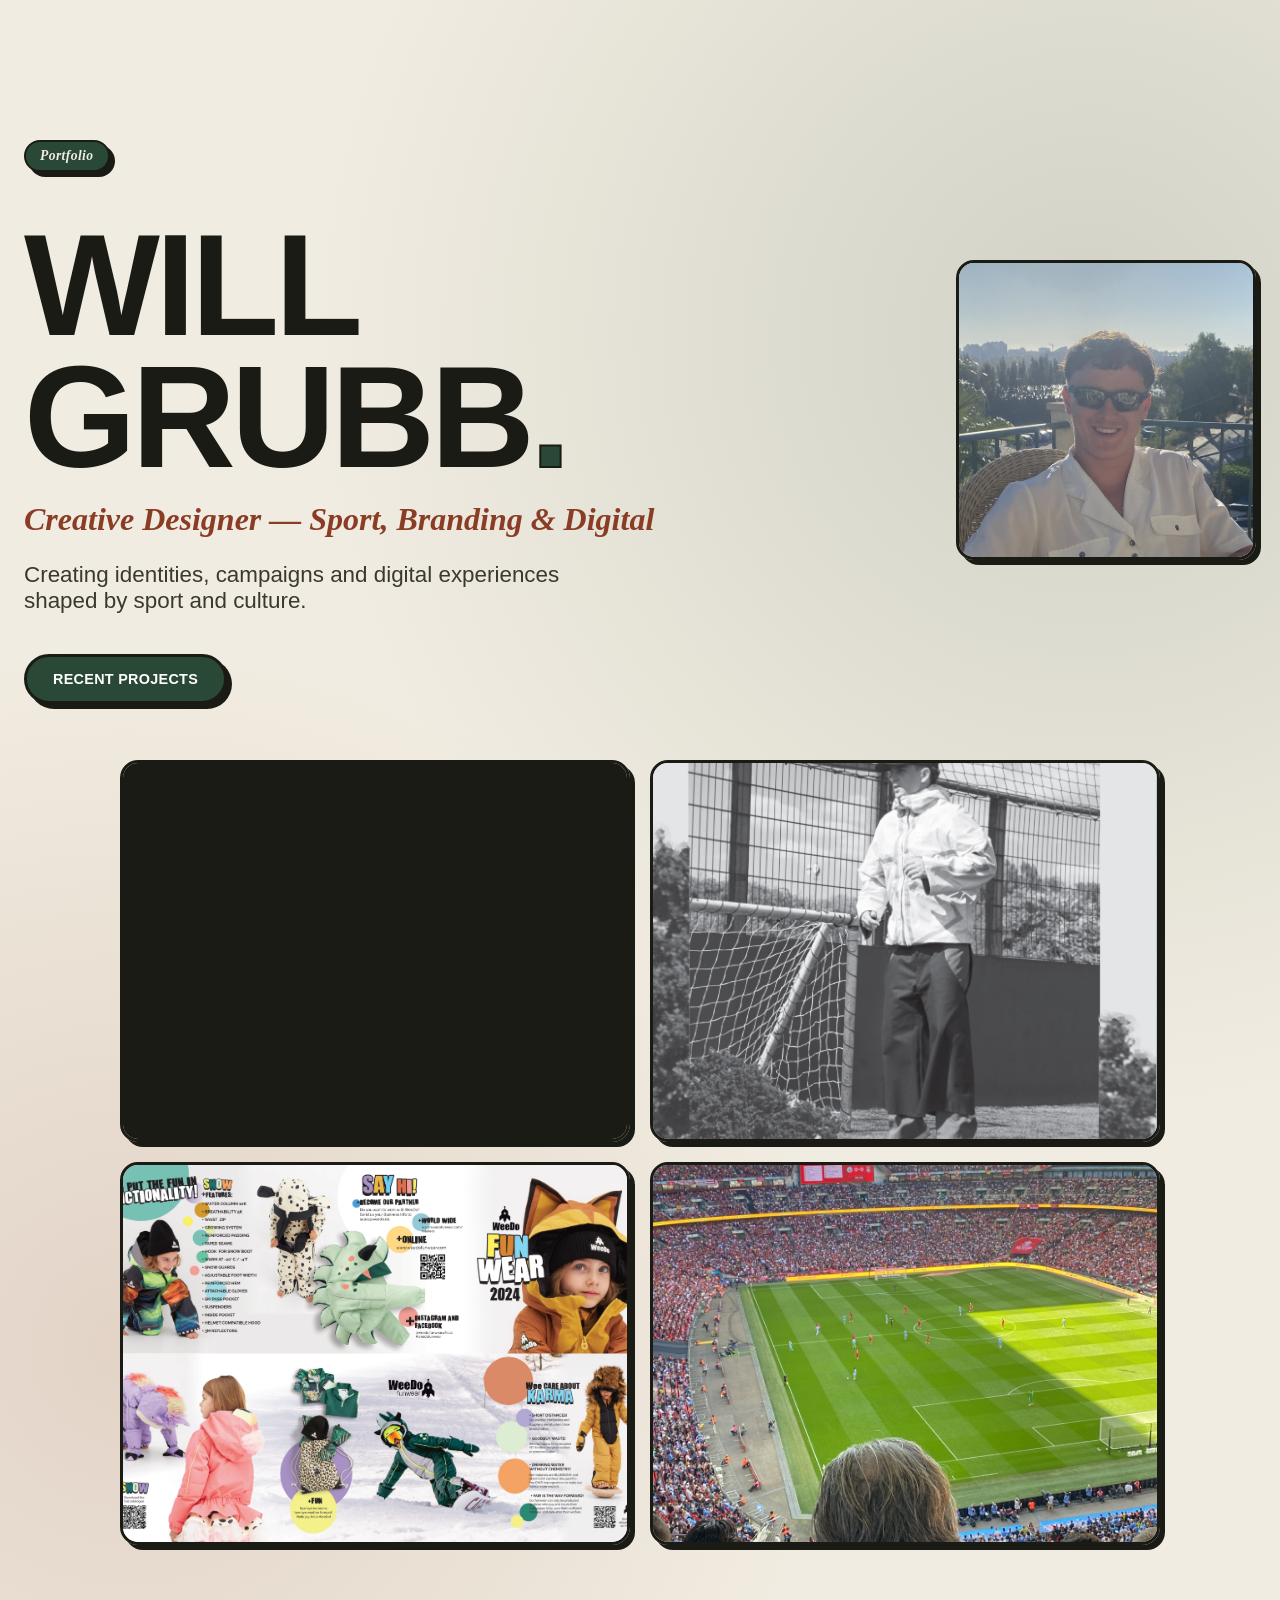
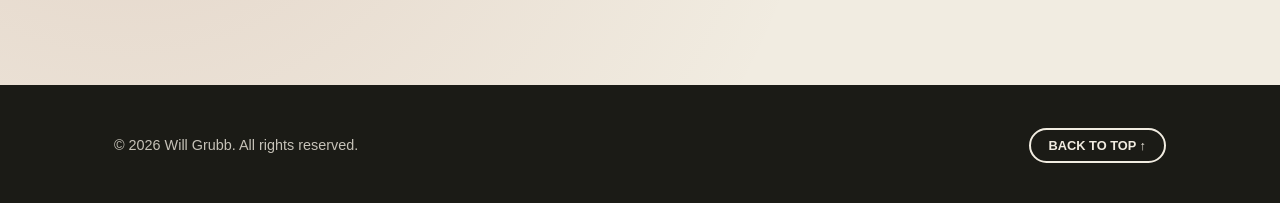
==== commit d78d4040: "portfiol" ====
--- a/index.html
+++ b/index.html
@@ -18,7 +18,7 @@
       <p class="splash-tagline">Creating identities, campaigns and digital experiences shaped by sport and culture.</p>
 
       <div class="btn-row splash-cta">
-        <a class="btn btn-primary" href="work.html">View Portfolio</a>
+        <a class="btn btn-primary" href="work.html">Recent Projects</a>
       </div>
     </div>
 
--- a/css/style.css
+++ b/css/style.css
@@ -268,7 +268,7 @@
   display: grid;
   grid-template-columns: repeat(4, minmax(0, 1fr));
   gap: 20px;
-  width: min(1300px, 100%);
+  width: min(1040px, 100%);
   margin: 0 auto;
 }
 
@@ -391,6 +391,7 @@
 
 .project-block .container {
   padding-top: 44px;
+  padding-bottom: 44px;
 }
 
 .project-intro {
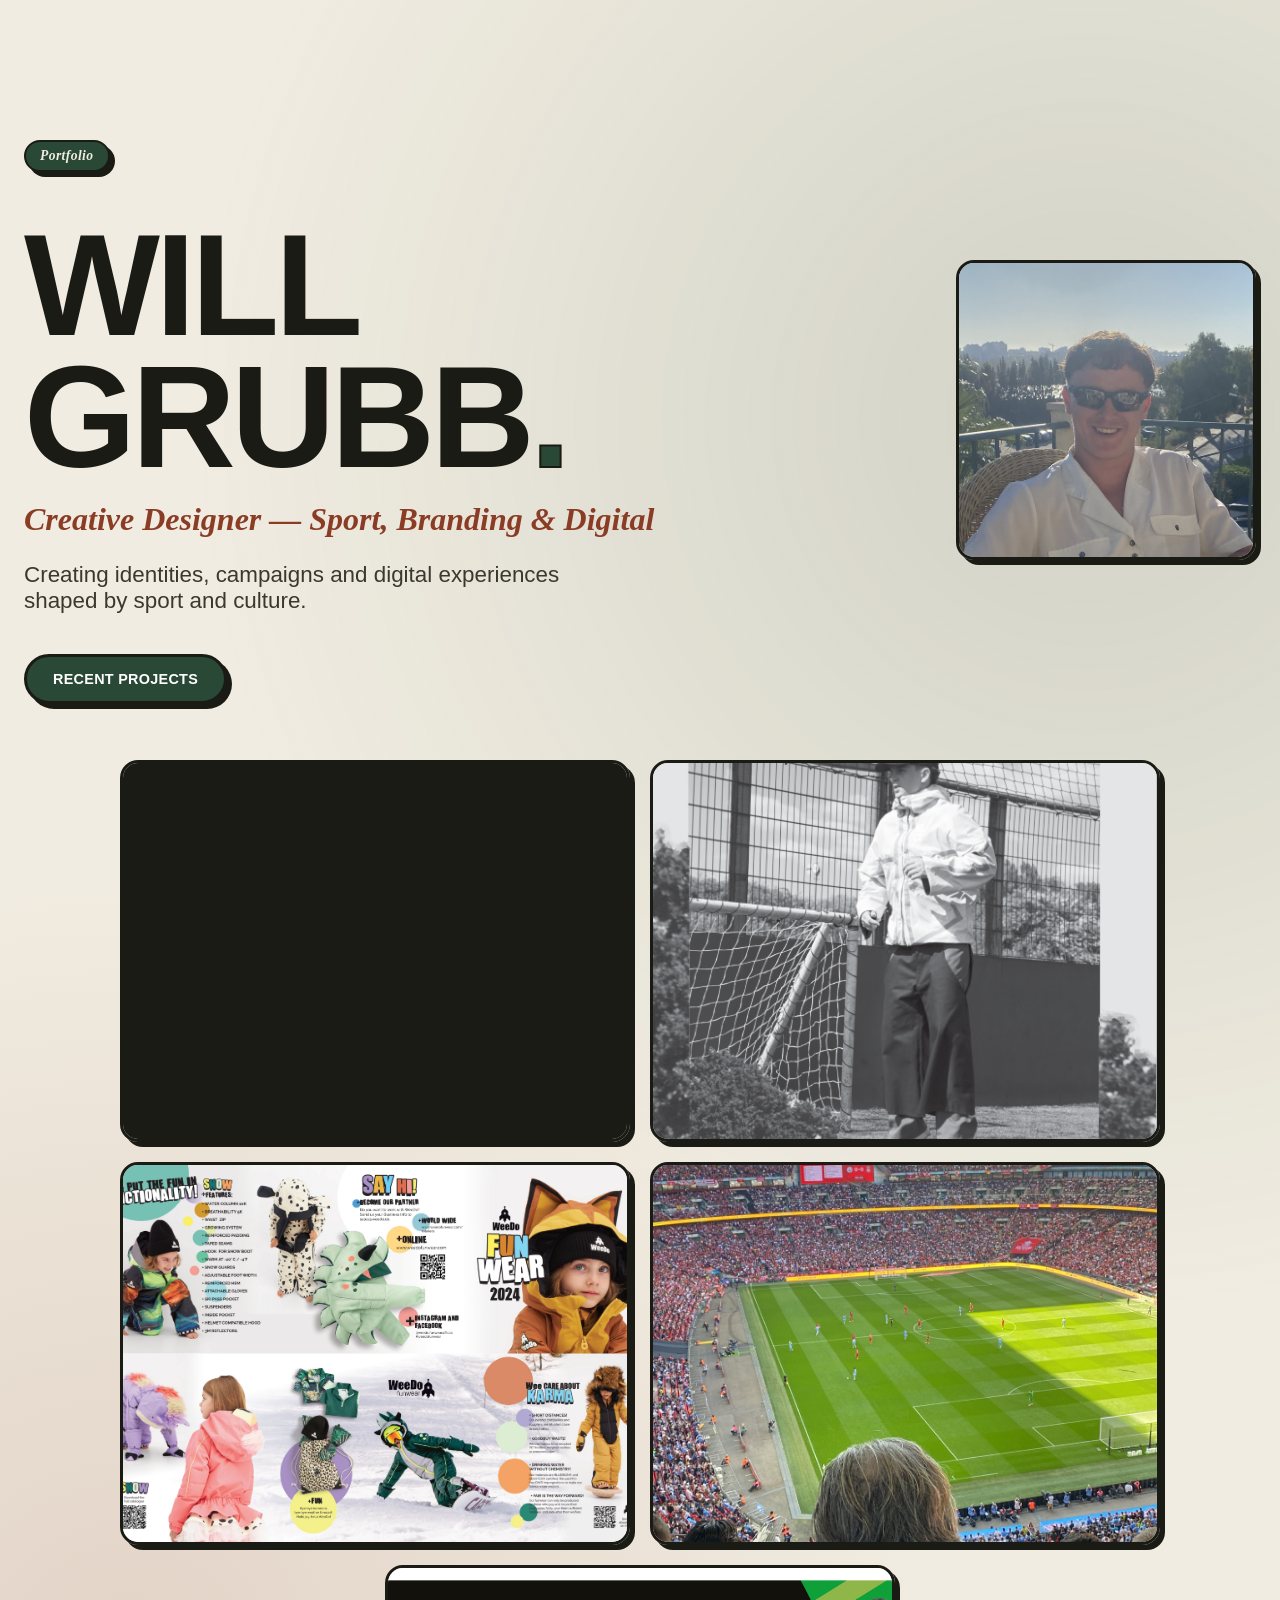
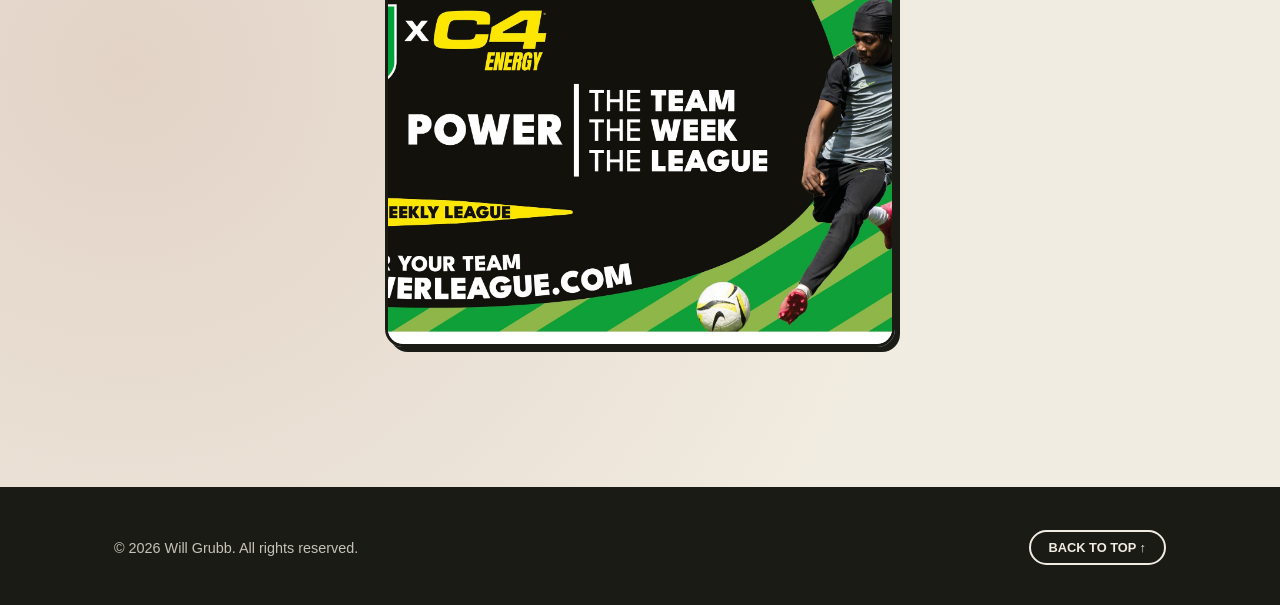
==== commit 5e443abb: "selective work sections" ====
--- a/index.html
+++ b/index.html
@@ -41,6 +41,10 @@
         <img src="images/footballfandom-hero.jpg" alt="">
         <span class="splash-thumb-label">Football Fandom</span>
       </a>
+      <a class="splash-thumb" href="work.html#selectedwork">
+        <img src="images/districtcreative-billboard.jpg" alt="">
+        <span class="splash-thumb-label">Selected Creative Work</span>
+      </a>
     </div>
   </div>
 </section>
--- a/css/style.css
+++ b/css/style.css
@@ -276,6 +276,7 @@
 .splash-thumb:nth-child(2) { grid-column: 3 / span 2; }
 .splash-thumb:nth-child(3) { grid-column: 1 / span 2; }
 .splash-thumb:nth-child(4) { grid-column: 3 / span 2; }
+.splash-thumb:nth-child(5) { grid-column: 2 / span 2; }
 
 .splash-thumb {
   position: relative;
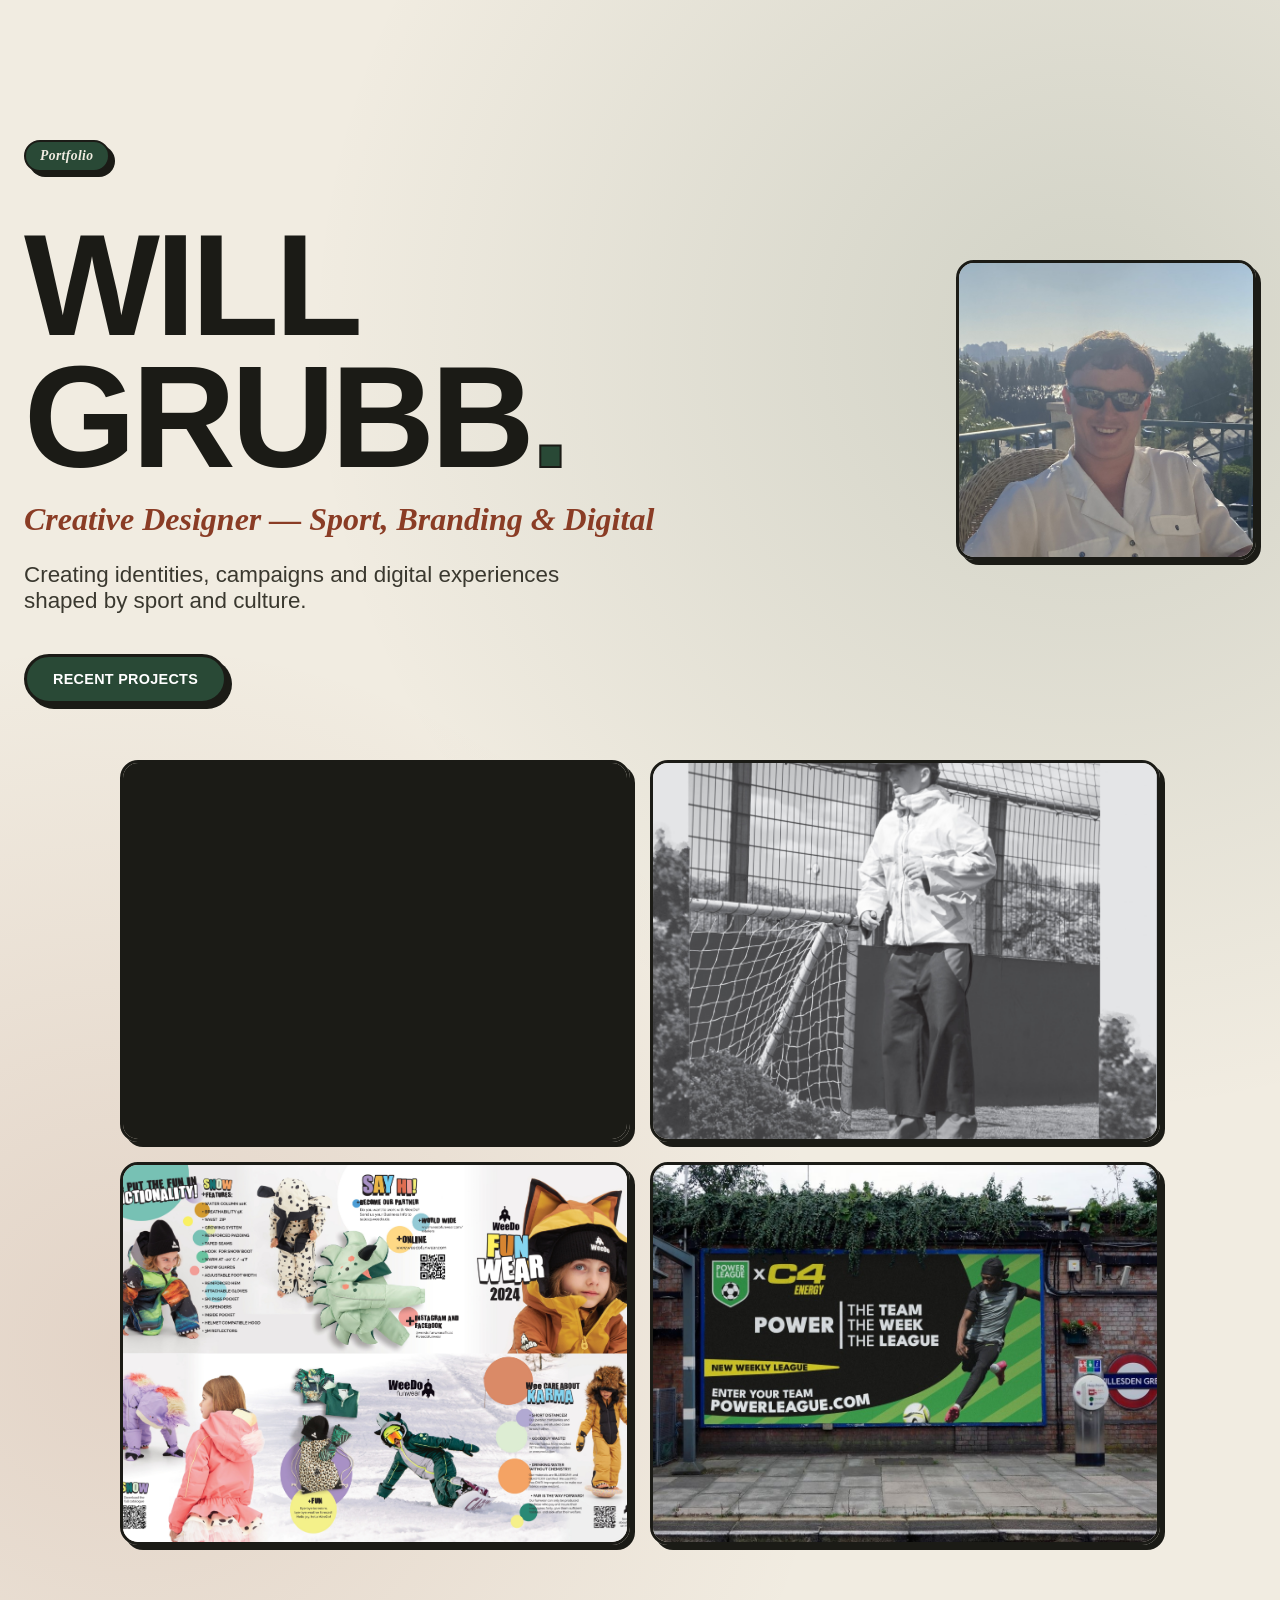
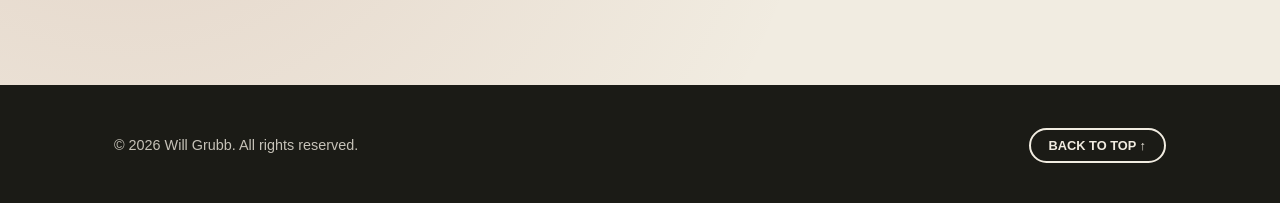
==== commit dbbc330b: "reorganise" ====
--- a/index.html
+++ b/index.html
@@ -37,12 +37,8 @@
         <img src="images/weedo-gallery-flyer.jpg" alt="">
         <span class="splash-thumb-label">Weedo</span>
       </a>
-      <a class="splash-thumb" href="work.html#footballfandom">
-        <img src="images/footballfandom-hero.jpg" alt="">
-        <span class="splash-thumb-label">Football Fandom</span>
-      </a>
       <a class="splash-thumb" href="work.html#selectedwork">
-        <img src="images/districtcreative-billboard.jpg" alt="">
+        <img src="images/districtcreative-billboard-mockup.jpg" alt="">
         <span class="splash-thumb-label">Selected Creative Work</span>
       </a>
     </div>
--- a/css/style.css
+++ b/css/style.css
@@ -54,7 +54,7 @@
   align-items: center;
   justify-content: space-between;
   padding: 18px 24px;
-  max-width: 1100px;
+  max-width: 1600px;
   margin: 0 auto;
 }
 
@@ -79,7 +79,7 @@
 
 .nav-links {
   display: flex;
-  gap: 6px;
+  gap: 4px;
   list-style: none;
   margin: 0;
   padding: 0;
@@ -87,11 +87,12 @@
 
 .nav-links a {
   display: inline-block;
-  padding: 8px 16px;
+  padding: 8px 14px;
   font-weight: 700;
   text-transform: uppercase;
   font-size: 0.85rem;
   letter-spacing: 0.03em;
+  white-space: nowrap;
   border: 2px solid transparent;
   border-radius: 999px;
   transition: all 0.15s ease;
@@ -276,7 +277,6 @@
 .splash-thumb:nth-child(2) { grid-column: 3 / span 2; }
 .splash-thumb:nth-child(3) { grid-column: 1 / span 2; }
 .splash-thumb:nth-child(4) { grid-column: 3 / span 2; }
-.splash-thumb:nth-child(5) { grid-column: 2 / span 2; }
 
 .splash-thumb {
   position: relative;
@@ -1073,7 +1073,7 @@
 
 /* ===== Responsive ===== */
 
-@media (max-width: 640px) {
+@media (max-width: 960px) {
   .nav-links {
     position: absolute;
     top: 100%;
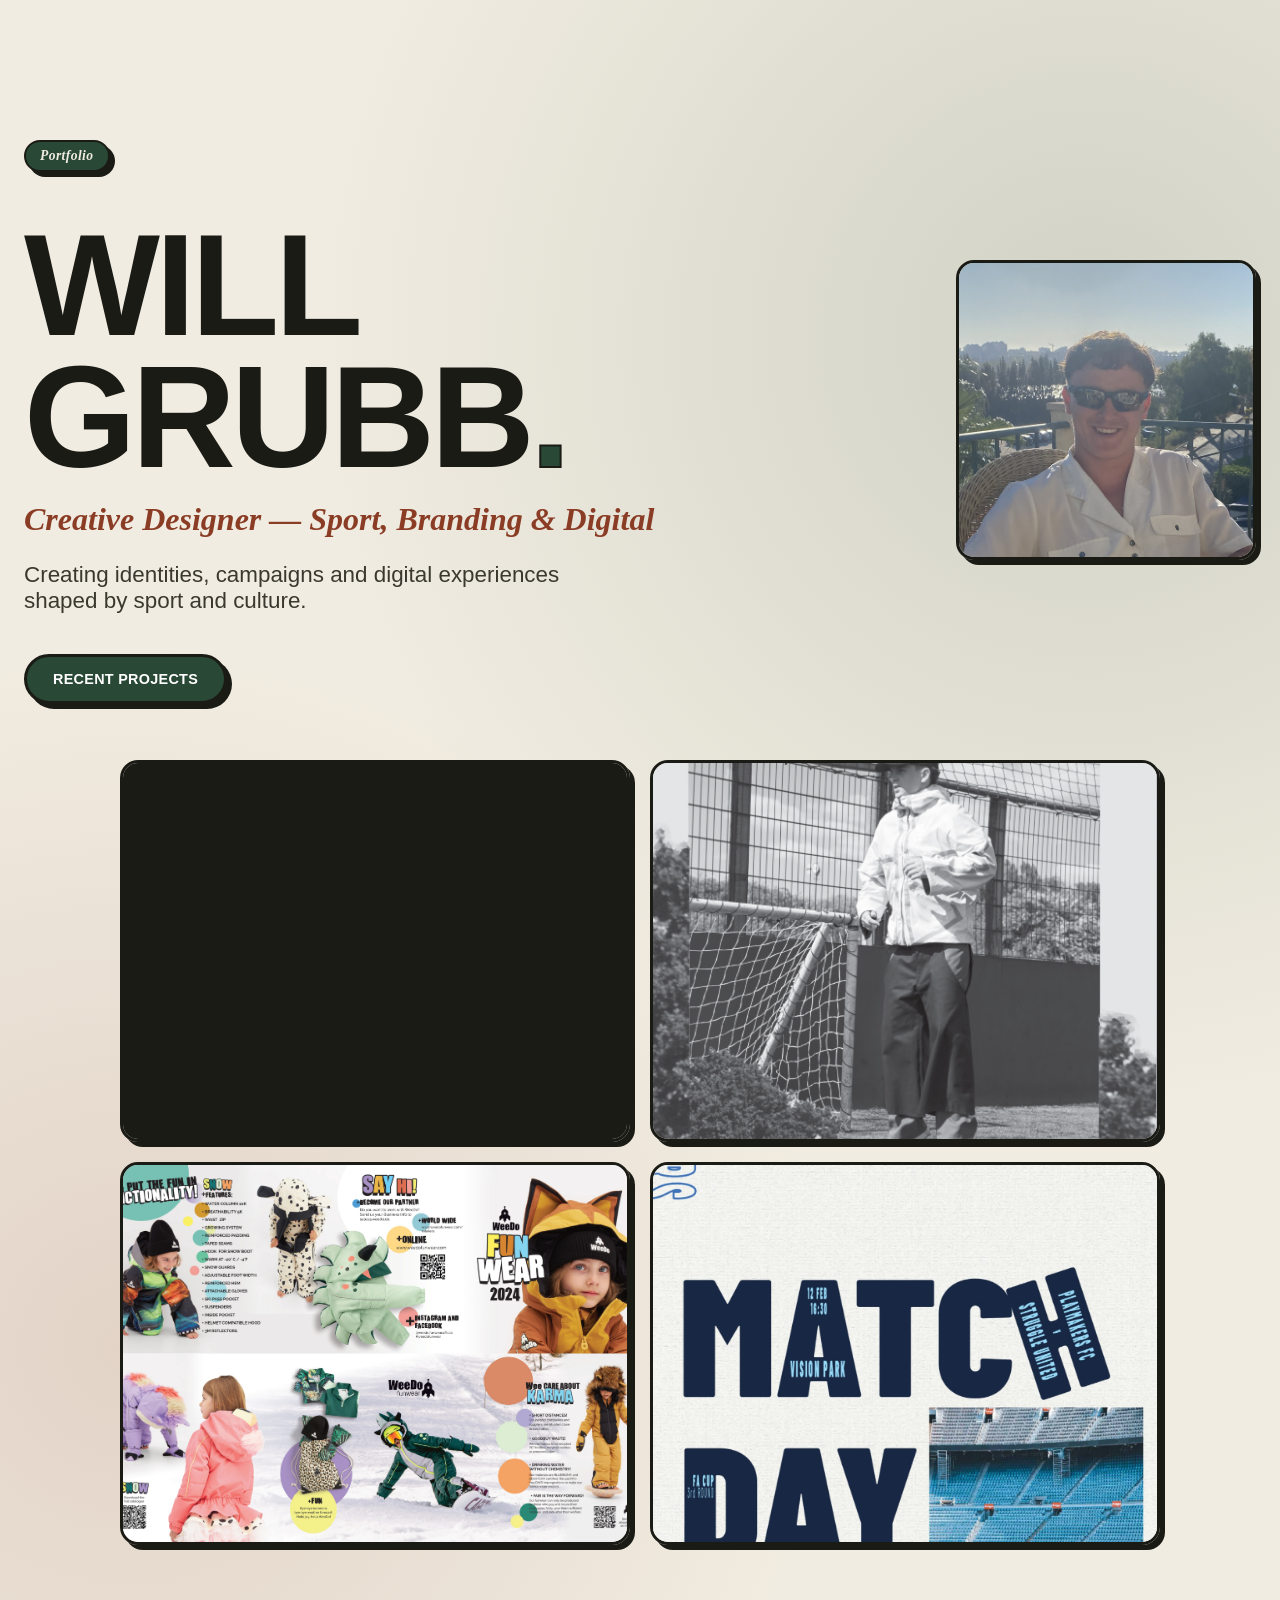
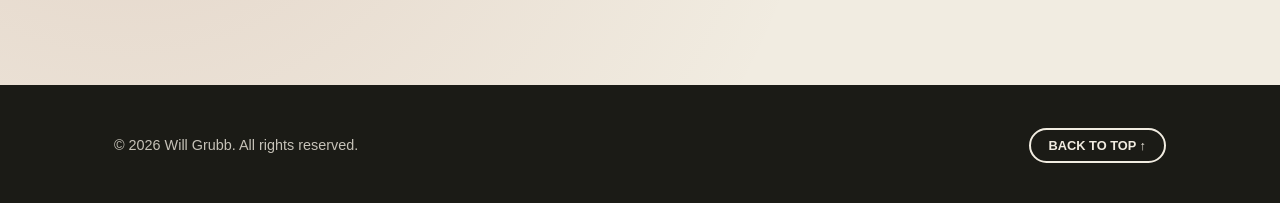
==== commit da7c4ba5: "order change" ====
--- a/index.html
+++ b/index.html
@@ -38,7 +38,7 @@
         <span class="splash-thumb-label">Weedo</span>
       </a>
       <a class="splash-thumb" href="work.html#selectedwork">
-        <img src="images/districtcreative-billboard-mockup.jpg" alt="">
+        <img src="images/selectedwork-matchday-mockup.jpg" alt="">
         <span class="splash-thumb-label">Selected Creative Work</span>
       </a>
     </div>
